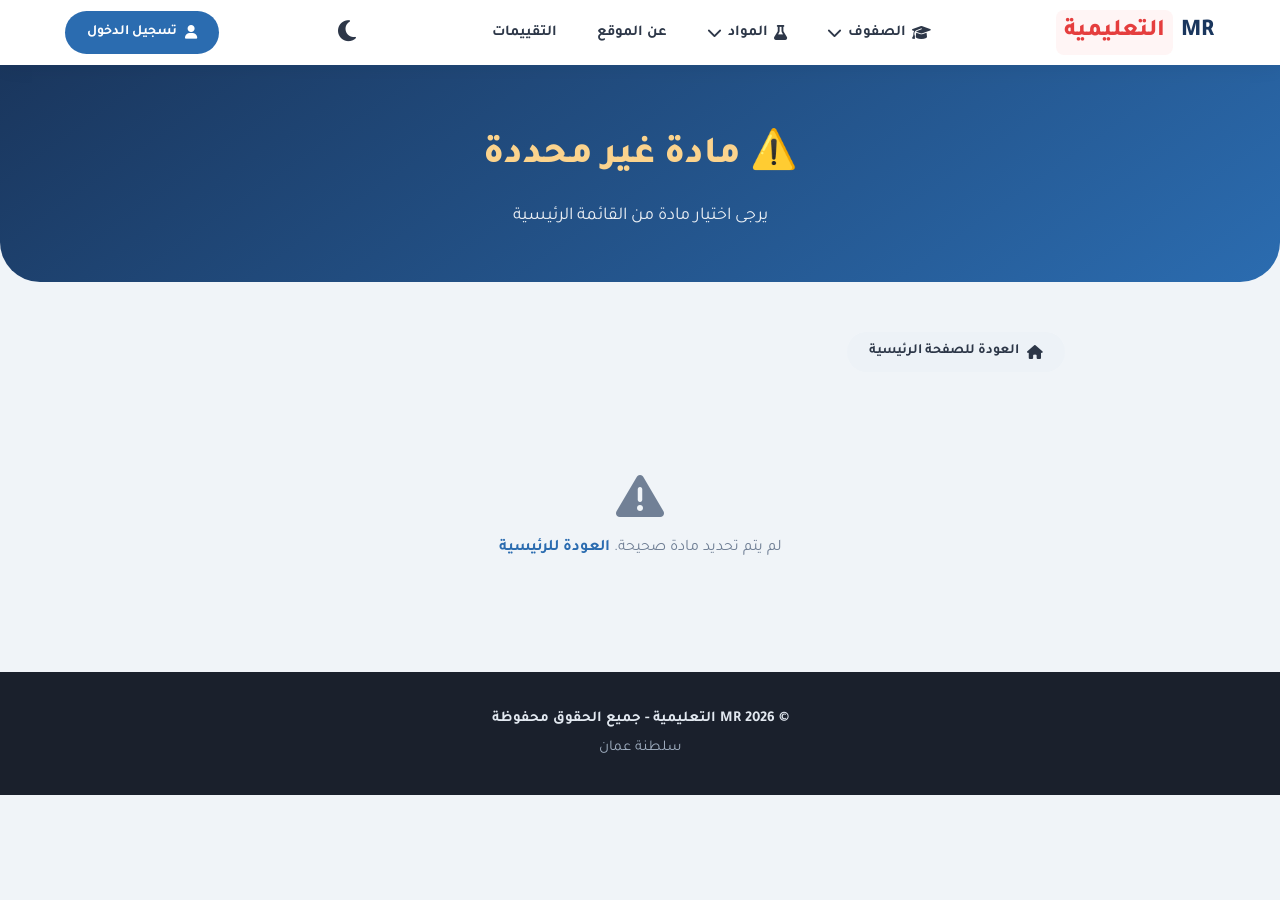
==== choose-grade.html @ 70ba8d33 "Add files via upload" ====
<!DOCTYPE html>
<html lang="ar" dir="rtl">
<head>
    <meta charset="UTF-8" />
    <meta name="viewport" content="width=device-width, initial-scale=1.0"/>
    <title>اختر الصف الدراسي - MR التعليمية</title>
    
    <link rel="stylesheet" href="https://cdnjs.cloudflare.com/ajax/libs/font-awesome/6.5.0/css/all.min.css"/>
    <link href="https://fonts.googleapis.com/css2?family=Tajawal:wght@400;500;700;800&display=swap" rel="stylesheet"/>
    <link rel="stylesheet" href="style.css"/>
    
    <style>
        .page-header {
            background: linear-gradient(145deg, #1a365d, #2b6cb0);
            color: white;
            padding: 60px 0 50px;
            text-align: center;
            border-radius: 0 0 40px 40px;
            margin-bottom: 50px;
        }
        .page-header h2 {
            font-size: 38px;
            font-weight: 800;
            margin-bottom: 12px;
        }
        .page-header h2 span {
            color: #fbd38d;
        }
        .page-header p {
            font-size: 18px;
            opacity: 0.9;
        }
        
        .page-back-wrapper {
            max-width: 900px;
            margin: 0 auto 25px;
            padding: 0 25px;
        }

        .grades-container {
            max-width: 900px;
            margin: 0 auto 60px;
            padding: 0 25px;
        }
        
        .grades-grid {
            display: grid;
            grid-template-columns: repeat(auto-fit, minmax(200px, 1fr));
            gap: 25px;
            margin-top: 30px;
        }
        
        .grade-card {
            background: white;
            padding: 40px 20px;
            border-radius: 20px;
            text-align: center;
            box-shadow: 0 6px 25px rgba(0, 0, 0, 0.06);
            transition: all 0.3s;
            text-decoration: none;
            color: inherit;
            border-bottom: 6px solid #2b6cb0;
        }
        
        .grade-card:hover {
            transform: translateY(-10px) scale(1.02);
            box-shadow: 0 15px 40px rgba(0, 0, 0, 0.12);
        }
        
        .grade-card .grade-icon {
            font-size: 60px;
            margin-bottom: 15px;
            display: block;
            color: #2b6cb0;
        }
        
        .grade-card h3 {
            font-size: 24px;
            font-weight: 800;
            color: #1a365d;
            margin-bottom: 5px;
        }
        
        .grade-card p {
            font-size: 14px;
            color: #718096;
        }
        
        .grade-card .free-badge {
            display: inline-block;
            background: #c6f6d5;
            color: #276749;
            padding: 5px 15px;
            border-radius: 20px;
            font-size: 13px;
            font-weight: 700;
            margin-top: 10px;
        }
        
        .grade-card.physics { border-bottom-color: #3182ce; }
        .grade-card.chemistry { border-bottom-color: #38a169; }
        .grade-card.biology { border-bottom-color: #d53f8c; }
        .grade-card.science { border-bottom-color: #dd6b20; }
        .grade-card.environmental { border-bottom-color: #2b6cb0; }
        
        body.dark-mode .grade-card {
            background: #161b22;
            border: 1px solid #30363d;
        }
        body.dark-mode .grade-card h3 {
            color: #f0f6fc;
        }
        body.dark-mode .grade-card .grade-icon {
            color: #58a6ff;
        }
        
        @media (max-width: 600px) {
            .page-header h2 { font-size: 28px; }
            .grades-grid { grid-template-columns: 1fr 1fr; }
        }
        @media (max-width: 400px) {
            .grades-grid { grid-template-columns: 1fr; }
        }
    </style>
</head>
<body>

<header>
    <div class="container header-container">

        <div class="logo">
            <a href="index.html" style="text-decoration:none;">
                <h1>MR<span>التعليمية</span></h1>
            </a>
        </div>

        <button class="menu-toggle" onclick="toggleMenu()">
            <i class="fas fa-bars"></i>
        </button>

        <nav>
            <ul class="nav-menu" id="navMenu">
                <li class="dropdown">
                    <a href="#"><i class="fas fa-graduation-cap"></i> الصفوف <i class="fas fa-chevron-down"></i></a>
                    <ul class="dropdown-menu">
                        <li><a href="classes.html?grade=5">الصف الخامس</a></li>
                        <li><a href="classes.html?grade=6">الصف السادس</a></li>
                        <li><a href="classes.html?grade=7">الصف السابع</a></li>
                        <li><a href="classes.html?grade=8">الصف الثامن</a></li>
                        <li><a href="classes.html?grade=9">الصف التاسع</a></li>
                        <li><a href="classes.html?grade=10">الصف العاشر</a></li>
                        <li><a href="classes.html?grade=11">الصف الحادي عشر</a></li>
                        <li><a href="classes.html?grade=12">الصف الثاني عشر</a></li>
                    </ul>
                </li>

                <li class="dropdown">
                    <a href="#"><i class="fas fa-flask"></i> المواد <i class="fas fa-chevron-down"></i></a>
                    <ul class="dropdown-menu">
                        <li><a href="choose-grade.html?subject=physics">الفيزياء</a></li>
                        <li><a href="choose-grade.html?subject=chemistry">الكيمياء</a></li>
                        <li><a href="choose-grade.html?subject=biology">الأحياء</a></li>
                        <li><a href="choose-grade.html?subject=science">العلوم</a></li>
                        <li><a href="choose-grade.html?subject=environmental">العلوم البيئية</a></li>
                    </ul>
                </li>

                <li><a href="index.html#about">عن الموقع</a></li>
                <li><a href="index.html#reviews">التقييمات</a></li>
            </ul>
        </nav>

        <button id="theme-toggle" class="theme-btn">
            <i class="fas fa-moon"></i>
        </button>

        <div class="auth-section">
            <a href="login.html" class="login-btn" id="login-btn">
                <i class="fas fa-user"></i> تسجيل الدخول
            </a>
            <div class="user-profile" id="user-profile" style="display:none;">
                <span id="user-name">أحمد</span>
                <a href="subscription.html" class="premium-badge">
                    <i class="fas fa-crown"></i> اشتراك مميز
                </a>
            </div>
        </div>

    </div>
</header>

<main>
    <div class="page-header">
        <div class="container">
            <h2 id="pageTitle">اختر <span>الصف الدراسي</span></h2>
            <p id="subjectDesc">جميع الدروس والامتحانات متاحة مجاناً</p>
        </div>
    </div>

    <div class="page-back-wrapper">
        <a href="index.html" class="back-btn-generic">
            <i class="fas fa-home"></i> العودة للصفحة الرئيسية
        </a>
    </div>

    <div class="grades-container">
        <div class="grades-grid" id="gradesGrid">
            <!-- سيتم ملؤها بواسطة الجافاسكريبت -->
        </div>
    </div>
</main>

<footer>
    <div class="container">
        <p>© 2026 MR التعليمية - جميع الحقوق محفوظة</p>
        <p>سلطنة عمان</p>
    </div>
</footer>

<script src="script.js"></script>
<script>
    const subjectGradesMap = {
        physics: {
            name: 'الفيزياء',
            icon: '⚛️',
            class: 'physics',
            grades: [9, 10, 11, 12],
            desc: 'اختر صفك لبدء دراسة الفيزياء'
        },
        chemistry: {
            name: 'الكيمياء',
            icon: '🧪',
            class: 'chemistry',
            grades: [9, 10, 11, 12],
            desc: 'اختر صفك لبدء دراسة الكيمياء'
        },
        biology: {
            name: 'الأحياء',
            icon: '🧬',
            class: 'biology',
            grades: [9, 10, 11, 12],
            desc: 'اختر صفك لبدء دراسة الأحياء'
        },
        science: {
            name: 'العلوم',
            icon: '🔬',
            class: 'science',
            grades: [5, 6, 7, 8],
            desc: 'اختر صفك لبدء دراسة العلوم'
        },
        environmental: {
            name: 'العلوم البيئية',
            icon: '🌍',
            class: 'environmental',
            grades: [11, 12],
            desc: 'اختر صفك لبدء دراسة العلوم البيئية'
        }
    };

    const params = new URLSearchParams(window.location.search);
    const subjectKey = params.get('subject');

    if (!subjectKey || !subjectGradesMap[subjectKey]) {
        document.getElementById('pageTitle').innerHTML = '⚠️ <span>مادة غير محددة</span>';
        document.getElementById('subjectDesc').textContent = 'يرجى اختيار مادة من القائمة الرئيسية';
        document.getElementById('gradesGrid').innerHTML = `
            <div style="grid-column: 1 / -1; text-align: center; padding: 50px; color: #718096;">
                <i class="fas fa-exclamation-triangle" style="font-size: 48px; margin-bottom: 15px;"></i>
                <p>لم يتم تحديد مادة صحيحة. <a href="index.html" style="color: #2b6cb0; font-weight: 700;">العودة للرئيسية</a></p>
            </div>
        `;
    } else {
        const subjectInfo = subjectGradesMap[subjectKey];
        document.getElementById('pageTitle').innerHTML = `${subjectInfo.icon} <span>${subjectInfo.name}</span>`;
        document.getElementById('subjectDesc').textContent = subjectInfo.desc;

        const grid = document.getElementById('gradesGrid');
        const grades = subjectInfo.grades;

        grades.forEach(grade => {
            const card = document.createElement('a');
            card.href = `subjects.html?subject=${subjectKey}&grade=${grade}`;
            card.className = `grade-card ${subjectInfo.class}`;
            
            let gradeIcon = '📚';
            if (grade >= 9) gradeIcon = '🎓';
            else if (grade >= 5) gradeIcon = '📖';
            
            card.innerHTML = `
                <span class="grade-icon">${gradeIcon}</span>
                <h3>الصف ${grade}</h3>
                <p>${subjectInfo.name} - الفصلين الدراسيين</p>
                <span class="free-badge"><i class="fas fa-check-circle"></i> مجاني</span>
            `;
            grid.appendChild(card);
        });
    }
</script>

</body>
</html>
---- style.css ----
/* ============================================= */
/*             إعدادات عامة                       */
/* ============================================= */
* {
    margin: 0;
    padding: 0;
    box-sizing: border-box;
}

body {
    font-family: 'Tajawal', 'Segoe UI', Tahoma, sans-serif;
    background: #f0f4f8;
    color: #1a202c;
    transition: background 0.4s, color 0.4s;
    line-height: 1.7;
}

.container {
    max-width: 1200px;
    margin: 0 auto;
    padding: 0 25px;
}

a {
    text-decoration: none;
}

/* ============================================= */
/*               الوضع الداكن                     */
/* ============================================= */
body.dark-mode {
    background: #0d1117;
    color: #e6edf3;
}

body.dark-mode header {
    background: #161b22;
    border-bottom: 1px solid #30363d;
}

body.dark-mode .hero {
    background: linear-gradient(145deg, #0d2b4e, #161b22);
}

body.dark-mode .about-card,
body.dark-mode .review-card,
body.dark-mode .subject-card,
body.dark-mode .dropdown-menu {
    background: #161b22;
    border: 1px solid #30363d;
    color: #e6edf3;
}

body.dark-mode .subject-card:hover {
    background: #1f2937;
}

body.dark-mode .dropdown-menu li a {
    color: #e6edf3;
}

body.dark-mode .dropdown-menu li a:hover {
    background: #1f2937;
}

body.dark-mode footer {
    background: #0d1117;
    border-top: 1px solid #30363d;
}

body.dark-mode .login-btn {
    background: #1f6feb;
}

body.dark-mode .login-btn:hover {
    background: #1158c7;
}

body.dark-mode .logo h1 {
    color: #f0f6fc;
}

body.dark-mode .logo span {
    background: #2d1b1b;
    color: #f87171;
}

body.dark-mode .nav-menu > li > a {
    color: #c9d1d9;
}

body.dark-mode .nav-menu > li > a:hover {
    background: #1f2937;
    color: #58a6ff;
}

body.dark-mode .theme-btn {
    color: #f6ad55;
}

body.dark-mode #user-name {
    color: #58a6ff;
}

/* ============================================= */
/*               الهيدر والقوائم                  */
/* ============================================= */
header {
    background: #ffffff;
    box-shadow: 0 2px 20px rgba(0, 0, 0, 0.06);
    position: sticky;
    top: 0;
    z-index: 999;
    padding: 10px 0;
    transition: background 0.4s;
}

.header-container {
    display: flex;
    align-items: center;
    justify-content: space-between;
    flex-wrap: wrap;
    gap: 12px;
}

.logo {
    display: flex;
    align-items: center;
    flex-shrink: 0;
}

.logo h1 {
    font-size: 24px;
    font-weight: 800;
    color: #1a365d;
    white-space: nowrap;
    display: inline-flex;
    align-items: center;
    gap: 4px;
}

.logo span {
    color: #e53e3e;
    background: #fff5f5;
    padding: 2px 8px;
    border-radius: 8px;
    margin-right: 4px;
}

.menu-toggle {
    display: none;
    background: none;
    border: none;
    font-size: 28px;
    color: #2d3748;
    cursor: pointer;
    padding: 8px;
    transition: transform 0.3s;
}

.menu-toggle:hover {
    transform: scale(1.1);
}

body.dark-mode .menu-toggle {
    color: #e6edf3;
}

.nav-menu {
    display: flex;
    list-style: none;
    gap: 8px;
    align-items: center;
}

.nav-menu > li > a {
    color: #2d3748;
    padding: 8px 16px;
    border-radius: 10px;
    font-weight: 600;
    font-size: 15px;
    transition: all 0.3s;
    display: flex;
    align-items: center;
    gap: 6px;
}

.nav-menu > li > a:hover {
    background: #ebf4ff;
    color: #2b6cb0;
}

.dropdown {
    position: relative;
}

.dropdown-menu {
    display: none;
    position: absolute;
    top: 100%;
    right: 0;
    background: #ffffff;
    min-width: 190px;
    border-radius: 14px;
    box-shadow: 0 15px 40px rgba(0, 0, 0, 0.12);
    list-style: none;
    padding: 10px 0;
    z-index: 999;
    border: 1px solid #edf2f7;
}

.dropdown:hover .dropdown-menu {
    display: block;
    animation: fadeDown 0.25s ease;
}

@keyframes fadeDown {
    from {
        opacity: 0;
        transform: translateY(-10px);
    }
    to {
        opacity: 1;
        transform: translateY(0);
    }
}

.dropdown-menu li a {
    display: block;
    padding: 10px 22px;
    color: #2d3748;
    font-weight: 500;
    transition: all 0.2s;
    font-size: 15px;
}

.dropdown-menu li a:hover {
    background: #ebf4ff;
    color: #2b6cb0;
}

/* ============================================= */
/*               أزرار تسجيل الدخول               */
/* ============================================= */
.auth-section {
    display: flex;
    align-items: center;
    gap: 12px;
}

.login-btn {
    background: #2b6cb0;
    color: #fff;
    padding: 10px 22px;
    border-radius: 30px;
    font-weight: 700;
    font-size: 14px;
    transition: all 0.3s;
    display: flex;
    align-items: center;
    gap: 8px;
}

.login-btn:hover {
    background: #1a4f7a;
    transform: scale(1.03);
}

.user-profile {
    display: flex;
    align-items: center;
    gap: 12px;
}

#user-name {
    font-weight: 700;
    color: #2b6cb0;
    font-size: 16px;
}

body.dark-mode #user-name {
    color: #58a6ff;
}

.premium-badge {
    background: linear-gradient(135deg, #f6ad55, #ed8936);
    color: #1a202c;
    padding: 6px 16px;
    border-radius: 30px;
    font-size: 12px;
    font-weight: 800;
    display: flex;
    align-items: center;
    gap: 6px;
    transition: transform 0.3s;
}

.premium-badge:hover {
    transform: scale(1.05);
}

.theme-btn {
    background: none;
    border: none;
    font-size: 24px;
    cursor: pointer;
    color: #2d3748;
    transition: transform 0.3s;
    padding: 5px 10px;
}

.theme-btn:hover {
    transform: rotate(20deg) scale(1.1);
}

/* ============================================= */
/*               القسم الترحيبي                   */
/* ============================================= */
.hero {
    background: linear-gradient(145deg, #1a365d, #2b6cb0);
    color: white;
    padding: 90px 0 70px;
    text-align: center;
    border-radius: 0 0 40px 40px;
    margin-bottom: 50px;
    box-shadow: 0 10px 40px rgba(43, 108, 176, 0.25);
}

.hero h2 {
    font-size: 44px;
    font-weight: 800;
    margin-bottom: 18px;
}

.hero h2 span {
    color: #fbd38d;
    background: rgba(255, 255, 255, 0.1);
    padding: 0 15px;
    border-radius: 12px;
}

.hero p {
    font-size: 20px;
    margin-bottom: 8px;
    opacity: 0.92;
}

.hero .btn-primary {
    display: inline-block;
    background: #f6ad55;
    color: #1a202c;
    padding: 14px 45px;
    border-radius: 50px;
    font-weight: 800;
    font-size: 20px;
    margin-top: 25px;
    transition: all 0.3s;
    box-shadow: 0 8px 25px rgba(246, 173, 85, 0.4);
}

.hero .btn-primary:hover {
    background: #ed8936;
    transform: translateY(-3px) scale(1.03);
    box-shadow: 0 12px 35px rgba(246, 173, 85, 0.5);
}

/* ============================================= */
/*               أقسام الموقع                     */
/* ============================================= */
.about,
.reviews,
.subjects-highlight {
    padding: 60px 0;
}

.about h2,
.reviews h2,
.subjects-highlight h2 {
    text-align: center;
    font-size: 34px;
    font-weight: 800;
    margin-bottom: 45px;
    color: #1a365d;
}

body.dark-mode .about h2,
body.dark-mode .reviews h2,
body.dark-mode .subjects-highlight h2 {
    color: #f0f6fc;
}

.about h2 i,
.reviews h2 i,
.subjects-highlight h2 i {
    color: #2b6cb0;
    margin-left: 10px;
}

/* ============================================= */
/*               بطاقات "عن الموقع"               */
/* ============================================= */
.about-grid {
    display: grid;
    grid-template-columns: repeat(auto-fit, minmax(280px, 1fr));
    gap: 30px;
}

.about-card {
    background: #ffffff;
    padding: 35px 30px;
    border-radius: 20px;
    box-shadow: 0 6px 25px rgba(0, 0, 0, 0.06);
    transition: all 0.3s;
    border-right: 6px solid #2b6cb0;
}

.about-card:hover {
    transform: translateY(-6px);
    box-shadow: 0 12px 40px rgba(0, 0, 0, 0.10);
}

.about-card.highlight {
    border-right-color: #f6ad55;
    background: #fffbeb;
}

body.dark-mode .about-card.highlight {
    background: #1f2937;
    border-right-color: #f6ad55;
}

.about-card h3 {
    font-size: 22px;
    margin-bottom: 12px;
    color: #1a365d;
}

body.dark-mode .about-card h3 {
    color: #f0f6fc;
}

.stars {
    margin-top: 15px;
    font-size: 22px;
    color: #ecc94b;
}

.stars span {
    font-size: 16px;
    color: #4a5568;
    margin-right: 8px;
}

body.dark-mode .stars span {
    color: #c9d1d9;
}

/* ============================================= */
/*               التقييمات                        */
/* ============================================= */
.reviews-grid {
    display: grid;
    grid-template-columns: repeat(auto-fit, minmax(260px, 1fr));
    gap: 25px;
}

.review-card {
    background: #ffffff;
    padding: 28px 25px;
    border-radius: 18px;
    box-shadow: 0 6px 25px rgba(0, 0, 0, 0.05);
    border-top: 5px solid #2b6cb0;
    transition: all 0.3s;
}

.review-card:hover {
    transform: translateY(-4px);
    box-shadow: 0 12px 35px rgba(0, 0, 0, 0.08);
}

.review-card p {
    font-size: 17px;
    font-style: italic;
    margin-bottom: 12px;
    color: #2d3748;
}

body.dark-mode .review-card p {
    color: #e6edf3;
}

.review-card span {
    font-size: 14px;
    color: #718096;
    font-weight: 500;
}

body.dark-mode .review-card span {
    color: #8b949e;
}

/* ============================================= */
/*               المواد العلمية                   */
/* ============================================= */
.subjects-grid {
    display: grid;
    grid-template-columns: repeat(auto-fit, minmax(170px, 1fr));
    gap: 20px;
}

.subject-card {
    background: #ffffff;
    padding: 30px 15px;
    text-align: center;
    border-radius: 18px;
    box-shadow: 0 6px 25px rgba(0, 0, 0, 0.05);
    font-weight: 700;
    font-size: 18px;
    transition: all 0.3s;
    cursor: default;
    border-bottom: 5px solid #2b6cb0;
}

.subject-card i {
    display: block;
    font-size: 38px;
    margin-bottom: 12px;
}

.subject-card.physics {
    border-bottom-color: #3182ce;
}
.subject-card.physics i {
    color: #3182ce;
}

.subject-card.chemistry {
    border-bottom-color: #38a169;
}
.subject-card.chemistry i {
    color: #38a169;
}

.subject-card.biology {
    border-bottom-color: #d53f8c;
}
.subject-card.biology i {
    color: #d53f8c;
}

.subject-card.science {
    border-bottom-color: #dd6b20;
}
.subject-card.science i {
    color: #dd6b20;
}

.subject-card.environmental {
    border-bottom-color: #2b6cb0;
}
.subject-card.environmental i {
    color: #2b6cb0;
}

.subject-card:hover {
    transform: translateY(-6px) scale(1.02);
    box-shadow: 0 12px 40px rgba(0, 0, 0, 0.10);
}

body.dark-mode .subject-card:hover {
    box-shadow: 0 12px 40px rgba(255, 255, 255, 0.05);
}

/* ============================================= */
/*               التذييل                          */
/* ============================================= */
footer {
    background: #1a202c;
    color: #a0aec0;
    text-align: center;
    padding: 30px 0;
    margin-top: 50px;
}

footer p {
    margin: 4px 0;
    font-size: 15px;
}

footer p:first-child {
    color: #e2e8f0;
    font-weight: 600;
}

/* ============================================= */
/*   أنماط صفحة الدروس (subjects.html)           */
/* ============================================= */
.page-header {
    background: linear-gradient(145deg, #1a365d, #2b6cb0);
    color: white;
    padding: 60px 0 50px;
    text-align: center;
    border-radius: 0 0 40px 40px;
    margin-bottom: 50px;
}

.page-header h2 {
    font-size: 38px;
    font-weight: 800;
    margin-bottom: 12px;
}

.page-header h2 span {
    color: #fbd38d;
}

.page-header p {
    font-size: 18px;
    opacity: 0.9;
}

.content-container {
    max-width: 1000px;
    margin: 0 auto 60px;
    padding: 0 25px;
}

.section-box {
    border-radius: 20px;
    padding: 0;
    margin-bottom: 35px;
    box-shadow: 0 6px 25px rgba(0, 0, 0, 0.06);
    background: white;
    overflow: hidden;
}

body.dark-mode .section-box {
    background: #161b22;
    border: 1px solid #30363d;
}

.free-section {
    border: 3px solid #38a169;
}

body.dark-mode .free-section {
    border-color: #38a169;
}

.premium-section {
    border: 3px solid #f6ad55;
}

body.dark-mode .premium-section {
    background: linear-gradient(135deg, #2d2006, #3d2b0a);
    border-color: #f6ad55;
}

.section-header {
    display: flex;
    justify-content: space-between;
    align-items: center;
    padding: 20px 25px;
    background: #38a169;
    color: white;
    cursor: pointer;
    transition: all 0.3s;
    border-bottom: none !important;
}

.section-header:hover {
    opacity: 0.9;
}

.section-header h3 {
    font-size: 22px;
    font-weight: 800;
    margin: 0;
    display: flex;
    align-items: center;
    gap: 10px;
}

.section-header .toggle-icon {
    font-size: 20px;
    transition: transform 0.3s;
}

.section-header.active .toggle-icon {
    transform: rotate(180deg);
}

.badge {
    padding: 8px 20px;
    border-radius: 25px;
    font-size: 14px;
    font-weight: 700;
    background: white;
    color: #38a169;
}

.badge-premium {
    background: white;
    color: #d97706;
}

.section-content {
    display: none;
    padding: 25px;
    background: linear-gradient(135deg, #f0fff4, #c6f6d5);
}

body.dark-mode .section-content {
    background: linear-gradient(135deg, #0d2818, #1a362e);
}

.section-content.show {
    display: block;
    animation: slideDown 0.3s ease;
}

@keyframes slideDown {
    from {
        opacity: 0;
        transform: translateY(-10px);
    }
    to {
        opacity: 1;
        transform: translateY(0);
    }
}

.unit-list {
    background: white;
    border-radius: 15px;
    overflow: hidden;
}

body.dark-mode .unit-list {
    background: #0d1117;
}

.unit-item {
    padding: 20px;
    border-bottom: 1px solid #e2e8f0;
    transition: all 0.3s;
}

body.dark-mode .unit-item {
    border-bottom-color: #30363d;
}

.unit-item:hover {
    background: #f7fafc;
    transform: translateX(-5px);
}

body.dark-mode .unit-item:hover {
    background: #1f2937;
}

.unit-item:last-child {
    border-bottom: none;
}

.unit-title {
    color: #1a365d;
    font-size: 18px;
    font-weight: 700;
    margin-bottom: 15px;
    display: flex;
    align-items: center;
    gap: 10px;
    padding: 10px;
    background: #f0fff4;
    border-radius: 10px;
}

body.dark-mode .unit-title {
    color: #f0f6fc;
    background: #1a362e;
}

.lessons-list {
    display: flex;
    flex-direction: column;
    gap: 10px;
}

.lesson-item {
    display: flex;
    justify-content: space-between;
    align-items: center;
    padding: 12px 15px;
    background: #f7fafc;
    border-radius: 10px;
    transition: all 0.2s;
    flex-wrap: wrap;
    gap: 10px;
}

body.dark-mode .lesson-item {
    background: #1a202c;
}

.lesson-item:hover {
    background: #edf2f7;
    transform: translateX(-3px);
}

body.dark-mode .lesson-item:hover {
    background: #2d3748;
}

.lesson-title {
    color: #2d3748;
    font-size: 15px;
    font-weight: 600;
}

body.dark-mode .lesson-title {
    color: #e6edf3;
}

.btn-watch {
    background: #2b6cb0;
    color: white;
    padding: 8px 20px;
    border-radius: 20px;
    text-decoration: none;
    font-weight: 700;
    font-size: 13px;
    transition: all 0.3s;
    display: inline-flex;
    align-items: center;
    gap: 6px;
    border: none;
    cursor: pointer;
}

body.dark-mode .btn-watch {
    background: #1f6feb;
}

.btn-watch:hover {
    background: #1a4f7a;
    transform: scale(1.05);
}

body.dark-mode .btn-watch:hover {
    background: #1158c7;
}

.btn-watch.coming-soon {
    background: #f6ad55;
    color: #1a202c;
}

.btn-watch.coming-soon:hover {
    background: #ed8936;
}

.premium-features {
    display: grid;
    grid-template-columns: repeat(auto-fit, minmax(200px, 1fr));
    gap: 20px;
    margin: 25px 0;
}

.feature-card {
    background: white;
    padding: 25px;
    border-radius: 15px;
    text-align: center;
    border: 1px solid #e2e8f0;
}

body.dark-mode .feature-card {
    background: #0d1117;
    border-color: #30363d;
}

.feature-card i {
    font-size: 40px;
    color: #f6ad55;
    margin-bottom: 12px;
}

.feature-card h4 {
    color: #1a365d;
    margin-bottom: 8px;
}

body.dark-mode .feature-card h4 {
    color: #f0f6fc;
}

.feature-card p {
    font-size: 14px;
    color: #718096;
}

.btn-subscribe {
    display: inline-block;
    background: #f6ad55;
    color: #1a202c;
    padding: 14px 40px;
    border-radius: 30px;
    text-decoration: none;
    font-weight: 800;
    font-size: 18px;
    margin-top: 20px;
    transition: all 0.3s;
}

.btn-subscribe:hover {
    background: #ed8936;
    transform: translateY(-3px) scale(1.03);
}

.grades-notice {
    background: linear-gradient(135deg, #ebf8ff, #bee3f8);
    border: 2px solid #4299e1;
    border-radius: 12px;
    padding: 15px 20px;
    margin-bottom: 20px;
    display: flex;
    align-items: center;
    gap: 12px;
    color: #2b6cb0;
    font-weight: 600;
}

body.dark-mode .grades-notice {
    background: linear-gradient(135deg, #1a365d, #2c5282);
    border-color: #4299e1;
    color: #90cdf4;
}

/* ============================================= */
/*   قسم الاشتراك المميز - دائماً مفتوح         */
/* ============================================= */
.premium-header-always-open {
    cursor: default !important;
    background: linear-gradient(135deg, #f6ad55, #ed8936) !important;
    padding: 25px 30px !important;
}

.premium-header-always-open:hover {
    opacity: 1 !important;
    transform: none !important;
}

body.dark-mode .premium-header-always-open {
    background: linear-gradient(135deg, #d97706, #b45309) !important;
}

body.dark-mode .premium-section .section-content {
    background: linear-gradient(135deg, #2d2006, #3d2b0a) !important;
    border-top: 3px solid #f6ad55 !important;
}

body.dark-mode .premium-section .feature-card {
    background: #1f2937 !important;
    border: 2px solid #374151 !important;
    box-shadow: 0 4px 12px rgba(0, 0, 0, 0.3) !important;
}

body.dark-mode .premium-section .feature-card:hover {
    border-color: #f6ad55 !important;
    transform: translateY(-5px) !important;
    box-shadow: 0 8px 20px rgba(246, 173, 85, 0.2) !important;
}

body.dark-mode .premium-section .feature-card i {
    color: #fbbf24 !important;
}

body.dark-mode .premium-section .feature-card h4 {
    color: #fcd34d !important;
}

body.dark-mode .btn-subscribe {
    background: linear-gradient(135deg, #fbbf24, #f59e0b) !important;
    color: #1f2937 !important;
    font-weight: 800 !important;
    box-shadow: 0 4px 15px rgba(251, 191, 36, 0.3) !important;
}

body.dark-mode .btn-subscribe:hover {
    background: linear-gradient(135deg, #f59e0b, #d97706) !important;
    transform: translateY(-3px) scale(1.05) !important;
    box-shadow: 0 8px 25px rgba(251, 191, 36, 0.4) !important;
}

body.dark-mode .premium-section p {
    color: #e5e7eb !important;
}

body.dark-mode .premium-section strong {
    color: #fcd34d !important;
}

/* ============================================= */
/*   زر الرجوع العام                            */
/* ============================================= */
.back-btn-generic {
    display: inline-flex;
    align-items: center;
    gap: 8px;
    background: #edf2f7;
    color: #2d3748;
    padding: 8px 22px;
    border-radius: 30px;
    font-weight: 700;
    font-size: 14px;
    transition: all 0.3s;
    text-decoration: none;
    border: none;
    cursor: pointer;
    font-family: 'Tajawal', sans-serif;
    margin-bottom: 20px;
}

body.dark-mode .back-btn-generic {
    background: #1f2937;
    color: #e6edf3;
}

.back-btn-generic:hover {
    background: #e2e8f0;
    transform: translateX(-4px);
}

body.dark-mode .back-btn-generic:hover {
    background: #2d3748;
}

.page-back-wrapper {
    max-width: 1200px;
    margin: 20px auto 0;
    padding: 0 25px;
}

/* ============================================= */
/*   صفحة الفيديو غير المتوفر                    */
/* ============================================= */
.unavailable-container {
    min-height: calc(100vh - 200px);
    display: flex;
    align-items: center;
    justify-content: center;
    padding: 50px 25px;
}

.unavailable-box {
    background: white;
    padding: 60px 40px;
    border-radius: 25px;
    box-shadow: 0 10px 40px rgba(0, 0, 0, 0.1);
    max-width: 600px;
    width: 100%;
    text-align: center;
}

body.dark-mode .unavailable-box {
    background: #161b22;
}

.unavailable-icon {
    font-size: 80px;
    color: #f6ad55;
    margin-bottom: 25px;
    animation: pulse 2s infinite;
}

@keyframes pulse {
    0%, 100% { transform: scale(1); opacity: 1; }
    50% { transform: scale(1.1); opacity: 0.8; }
}

.unavailable-box h2 {
    color: #1a365d;
    font-size: 32px;
    font-weight: 800;
    margin-bottom: 15px;
}

body.dark-mode .unavailable-box h2 {
    color: #f0f6fc;
}

.unavailable-box .subtitle {
    color: #718096;
    font-size: 18px;
    margin-bottom: 30px;
    line-height: 1.8;
}

.video-info {
    background: #f7fafc;
    border-radius: 15px;
    padding: 25px;
    margin: 25px 0;
    text-align: right;
}

body.dark-mode .video-info {
    background: #0d1117;
}

.video-info-item {
    display: flex;
    align-items: center;
    gap: 12px;
    margin-bottom: 12px;
    padding-bottom: 12px;
    border-bottom: 1px solid #e2e8f0;
}

body.dark-mode .video-info-item {
    border-bottom-color: #30363d;
}

.video-info-item:last-child {
    margin-bottom: 0;
    padding-bottom: 0;
    border-bottom: none;
}

.video-info-item i {
    color: #2b6cb0;
    font-size: 20px;
    width: 24px;
}

.video-info-item strong {
    color: #2d3748;
    min-width: 100px;
}

body.dark-mode .video-info-item strong {
    color: #f0f6fc;
}

.video-info-item span {
    color: #4a5568;
    font-weight: 600;
}

body.dark-mode .video-info-item span {
    color: #c9d1d9;
}

.notify-box {
    background: linear-gradient(135deg, #ebf8ff, #bee3f8);
    border: 2px solid #4299e1;
    border-radius: 15px;
    padding: 20px;
    margin: 25px 0;
}

body.dark-mode .notify-box {
    background: linear-gradient(135deg, #1a365d, #2c5282);
    border-color: #4299e1;
}

.notify-box i {
    font-size: 32px;
    color: #4299e1;
    margin-bottom: 10px;
}

.notify-box p {
    color: #2b6cb0;
    font-size: 15px;
    margin: 5px 0;
}

body.dark-mode .notify-box p {
    color: #90cdf4;
}

.btn-back {
    display: inline-block;
    background: #2b6cb0;
    color: white;
    padding: 14px 35px;
    border-radius: 25px;
    text-decoration: none;
    font-weight: 700;
    font-size: 16px;
    margin-top: 20px;
    transition: all 0.3s;
}

.btn-back:hover {
    background: #1a4f7a;
    transform: translateY(-2px);
    box-shadow: 0 8px 25px rgba(43, 108, 176, 0.3);
}

/* ============================================= */
/*   صفحات تسجيل الدخول والتسجيل                  */
/* ============================================= */
.login-container,
.register-container {
    min-height: calc(100vh - 200px);
    display: flex;
    align-items: center;
    justify-content: center;
    padding: 50px 25px;
}

.login-box,
.register-box {
    background: white;
    padding: 50px 40px;
    border-radius: 25px;
    box-shadow: 0 10px 40px rgba(0, 0, 0, 0.1);
    max-width: 450px;
    width: 100%;
}

body.dark-mode .login-box,
body.dark-mode .register-box {
    background: #161b22;
}

.login-box h2,
.register-box h2 {
    text-align: center;
    color: #1a365d;
    font-size: 32px;
    font-weight: 800;
    margin-bottom: 10px;
}

body.dark-mode .login-box h2,
body.dark-mode .register-box h2 {
    color: #f0f6fc;
}

.login-box .subtitle,
.register-box .subtitle {
    text-align: center;
    color: #718096;
    margin-bottom: 35px;
    font-size: 16px;
}

.form-group {
    margin-bottom: 22px;
}

.form-group label {
    display: block;
    margin-bottom: 8px;
    font-weight: 700;
    color: #2d3748;
    font-size: 15px;
}

body.dark-mode .form-group label {
    color: #c9d1d9;
}

.form-group input {
    width: 100%;
    padding: 14px 18px;
    border: 2px solid #e2e8f0;
    border-radius: 12px;
    font-size: 16px;
    transition: all 0.3s;
    font-family: 'Tajawal', sans-serif;
}

body.dark-mode .form-group input {
    background: #0d1117;
    border-color: #30363d;
    color: #e6edf3;
}

.form-group input:focus {
    outline: none;
    border-color: #2b6cb0;
    box-shadow: 0 0 0 3px rgba(43, 108, 176, 0.1);
}

.btn-login-submit,
.btn-register-submit {
    width: 100%;
    padding: 16px;
    border: none;
    border-radius: 12px;
    font-size: 18px;
    font-weight: 800;
    cursor: pointer;
    transition: all 0.3s;
    margin-top: 10px;
}

.btn-login-submit {
    background: #2b6cb0;
    color: white;
}

.btn-login-submit:hover {
    background: #1a4f7a;
    transform: translateY(-2px);
    box-shadow: 0 8px 25px rgba(43, 108, 176, 0.3);
}

.btn-register-submit {
    background: #38a169;
    color: white;
}

.btn-register-submit:hover {
    background: #2f855a;
    transform: translateY(-2px);
    box-shadow: 0 8px 25px rgba(56, 161, 105, 0.3);
}

.login-footer,
.register-footer {
    text-align: center;
    margin-top: 25px;
    padding-top: 25px;
    border-top: 2px solid #e2e8f0;
}

body.dark-mode .login-footer,
body.dark-mode .register-footer {
    border-top-color: #30363d;
}

.login-footer p,
.register-footer p {
    color: #718096;
    font-size: 15px;
    margin-bottom: 15px;
}

.btn-register-link,
.btn-login-link {
    display: inline-block;
    padding: 12px 30px;
    border-radius: 25px;
    text-decoration: none;
    font-weight: 700;
    font-size: 16px;
    transition: all 0.3s;
}

.btn-register-link {
    background: #38a169;
    color: white;
}

.btn-register-link:hover {
    background: #2f855a;
    transform: translateY(-2px);
}

.btn-login-link {
    background: #2b6cb0;
    color: white;
}

.btn-login-link:hover {
    background: #1a4f7a;
    transform: translateY(-2px);
}

/* ============================================= */
/*   صفحة الاشتراك                                */
/* ============================================= */
.subscription-container {
    max-width: 650px;
    margin: 50px auto;
    padding: 0 25px;
}

.subscription-box {
    background: white;
    padding: 45px 40px;
    border-radius: 25px;
    box-shadow: 0 10px 40px rgba(0, 0, 0, 0.1);
}

body.dark-mode .subscription-box {
    background: #161b22;
}

.subscription-box h2 {
    text-align: center;
    color: #1a365d;
    font-size: 32px;
    font-weight: 800;
    margin-bottom: 25px;
}

body.dark-mode .subscription-box h2 {
    color: #f0f6fc;
}

.price-box {
    text-align: center;
    background: linear-gradient(135deg, #fef3c7, #fde68a);
    padding: 30px;
    border-radius: 18px;
    margin-bottom: 30px;
    border: 3px solid #f6ad55;
}

.price-box .amount {
    font-size: 48px;
    font-weight: 900;
    color: #1a365d;
}

.price-box .period {
    color: #718096;
    font-size: 18px;
    margin-top: 5px;
}

.features-list {
    background: #f7fafc;
    padding: 25px;
    border-radius: 15px;
    margin-bottom: 30px;
}

body.dark-mode .features-list {
    background: #0d1117;
}

.features-list strong {
    display: block;
    color: #1a365d;
    font-size: 18px;
    margin-bottom: 15px;
}

body.dark-mode .features-list strong {
    color: #f0f6fc;
}

.features-list ul {
    list-style: none;
    padding: 0;
}

.features-list li {
    padding: 10px 0;
    font-size: 16px;
    display: flex;
    align-items: center;
    gap: 12px;
}

.features-list li i {
    color: #38a169;
    font-size: 18px;
}

.form-group select {
    width: 100%;
    padding: 14px;
    border: 2px solid #e2e8f0;
    border-radius: 12px;
    font-size: 16px;
    transition: all 0.3s;
    font-family: 'Tajawal', sans-serif;
    background: white;
    cursor: pointer;
}

body.dark-mode .form-group select {
    background: #0d1117;
    border-color: #30363d;
    color: #e6edf3;
}

.form-group input[readonly] {
    background: #f7fafc;
    cursor: not-allowed;
}

body.dark-mode .form-group input[readonly] {
    background: #1a202c;
}

.grade-selector {
    display: grid;
    grid-template-columns: repeat(4, 1fr);
    gap: 12px;
    margin-top: 10px;
}

.grade-option {
    position: relative;
}

.grade-option input[type="radio"] {
    position: absolute;
    opacity: 0;
    width: 0;
    height: 0;
}

.grade-option label {
    display: flex;
    flex-direction: column;
    align-items: center;
    justify-content: center;
    padding: 25px 15px;
    border: 2px solid #e2e8f0;
    border-radius: 15px;
    cursor: pointer;
    transition: all 0.3s;
    text-align: center;
    background: white;
    min-height: 100px;
}

body.dark-mode .grade-option label {
    background: #0d1117;
    border-color: #30363d;
}

.grade-option label:hover {
    border-color: #f6ad55;
    transform: translateY(-3px);
    box-shadow: 0 5px 15px rgba(0, 0, 0, 0.08);
}

.grade-option input[type="radio"]:checked + label {
    border-color: #f6ad55;
    background: linear-gradient(135deg, #fffbeb, #fef3c7);
    box-shadow: 0 5px 20px rgba(246, 173, 85, 0.2);
    transform: scale(1.05);
}

body.dark-mode .grade-option input[type="radio"]:checked + label {
    background: linear-gradient(135deg, #2d2006, #3d2b0a);
}

.grade-icon {
    font-size: 36px;
    margin-bottom: 10px;
    color: #2b6cb0;
}

body.dark-mode .grade-icon {
    color: #58a6ff;
}

.grade-name {
    font-weight: 800;
    color: #1a365d;
    font-size: 16px;
    margin-bottom: 4px;
}

body.dark-mode .grade-name {
    color: #f0f6fc;
}

.grade-desc {
    font-size: 11px;
    color: #718096;
}

.whatsapp-btn {
    width: 100%;
    padding: 18px;
    background: #25D366;
    color: white;
    border: none;
    border-radius: 12px;
    font-size: 20px;
    font-weight: 800;
    cursor: pointer;
    transition: all 0.3s;
    margin-top: 10px;
    display: flex;
    align-items: center;
    justify-content: center;
    gap: 12px;
    text-decoration: none;
}

.whatsapp-btn:hover {
    background: #128C7E;
    transform: translateY(-2px);
    box-shadow: 0 8px 25px rgba(37, 211, 102, 0.4);
}

.info-box {
    background: #ebf8ff;
    border: 2px solid #4299e1;
    border-radius: 12px;
    padding: 20px;
    margin-bottom: 25px;
    text-align: center;
}

body.dark-mode .info-box {
    background: #1a365d;
    border-color: #4299e1;
}

.info-box i {
    font-size: 32px;
    color: #4299e1;
    margin-bottom: 10px;
}

.info-box p {
    color: #2b6cb0;
    font-size: 15px;
    margin: 5px 0;
}

body.dark-mode .info-box p {
    color: #90cdf4;
}

/* ============================================= */
/*   شريط التنقل بين المواد                       */
/* ============================================= */
.subject-nav-bar {
    background: white;
    border-radius: 16px;
    padding: 12px 20px;
    margin-bottom: 25px;
    box-shadow: 0 4px 12px rgba(0, 0, 0, 0.05);
    border: 1px solid #e2e8f0;
}

body.dark-mode .subject-nav-bar {
    background: #161b22;
    border-color: #30363d;
}

.subject-nav-inner {
    display: flex;
    flex-wrap: wrap;
    align-items: center;
    gap: 10px;
}

.nav-label {
    font-weight: 700;
    color: #718096;
    font-size: 14px;
    margin-left: 8px;
}

body.dark-mode .nav-label {
    color: #8b949e;
}

.nav-subject {
    padding: 6px 16px;
    border-radius: 25px;
    font-weight: 600;
    font-size: 14px;
    text-decoration: none;
    transition: all 0.3s;
    color: #4a5568;
    background: #f7fafc;
    border: 2px solid transparent;
}

body.dark-mode .nav-subject {
    color: #c9d1d9;
    background: #0d1117;
}

.nav-subject:hover {
    background: #edf2f7;
    transform: translateY(-2px);
}

body.dark-mode .nav-subject:hover {
    background: #1f2937;
}

.nav-subject.active {
    color: white;
    background: #2b6cb0;
    border-color: #2b6cb0;
    pointer-events: none;
}

body.dark-mode .nav-subject.active {
    background: #1f6feb;
    border-color: #1f6feb;
    color: white;
}

/* ============================================= */
/*           استجابة للشاشات الصغيرة (الجوال)   */
/* ============================================= */
@media (max-width: 768px) {
    header {
        padding: 8px 0;
    }
    
    .header-container {
        flex-wrap: nowrap;
        gap: 8px;
        padding: 0 15px;
    }
    
    .logo h1 {
        font-size: 18px;
    }
    
    .logo span {
        font-size: 16px;
        padding: 2px 6px;
    }
    
    .menu-toggle {
        display: block;
        order: 3;
    }
    
    .nav-menu {
        display: none;
        position: absolute;
        top: 100%;
        right: 0;
        left: 0;
        background: #ffffff;
        flex-direction: column;
        padding: 15px;
        box-shadow: 0 10px 30px rgba(0, 0, 0, 0.15);
        border-radius: 0 0 15px 15px;
        gap: 5px;
        z-index: 998;
    }
    
    body.dark-mode .nav-menu {
        background: #161b22;
    }
    
    .nav-menu.active {
        display: flex;
    }
    
    .nav-menu > li > a {
        padding: 12px 15px;
        font-size: 16px;
        width: 100%;
        justify-content: flex-start;
    }
    
    .dropdown-menu {
        position: static;
        box-shadow: none;
        border: none;
        background: #f7fafc;
        border-radius: 10px;
        margin-top: 5px;
        padding: 5px 0;
        display: none !important;
    }
    
    body.dark-mode .dropdown-menu {
        background: #0d1117;
    }
    
    .dropdown-menu.show {
        display: block !important;
    }
    
    .dropdown-menu li a {
        padding: 10px 25px;
        font-size: 14px;
    }
    
    .login-btn {
        padding: 8px 16px;
        font-size: 13px;
    }
    
    .theme-btn {
        font-size: 20px;
        padding: 4px 8px;
    }
    
    .hero {
        padding: 50px 0 40px;
    }
    
    .hero h2 {
        font-size: 26px;
    }
    
    .hero p {
        font-size: 16px;
    }
    
    .hero .btn-primary {
        padding: 12px 30px;
        font-size: 17px;
    }
    
    .about h2,
    .reviews h2,
    .subjects-highlight h2 {
        font-size: 24px;
        margin-bottom: 30px;
    }
    
    .about-grid,
    .reviews-grid,
    .subjects-grid {
        grid-template-columns: 1fr;
    }
    
    .page-header {
        padding: 40px 0 30px;
    }
    
    .page-header h2 {
        font-size: 26px;
    }
    
    .section-box {
        padding: 0;
    }
    
    .section-header {
        flex-direction: column;
        text-align: center;
        gap: 10px;
        padding: 15px 20px;
    }
    
    .grade-selector {
        grid-template-columns: repeat(2, 1fr);
    }
    
    .subject-nav-inner {
        flex-direction: column;
        align-items: stretch;
        gap: 8px;
    }
    
    .nav-subject {
        text-align: center;
    }
}

@media (max-width: 480px) {
    .logo h1 {
        font-size: 16px;
    }
    
    .logo span {
        font-size: 14px;
    }
    
    .login-btn {
        padding: 6px 12px;
        font-size: 12px;
    }
    
    .hero h2 {
        font-size: 22px;
    }
    
    .hero p {
        font-size: 14px;
    }
    
    .grade-selector {
        grid-template-columns: 1fr;
    }
}
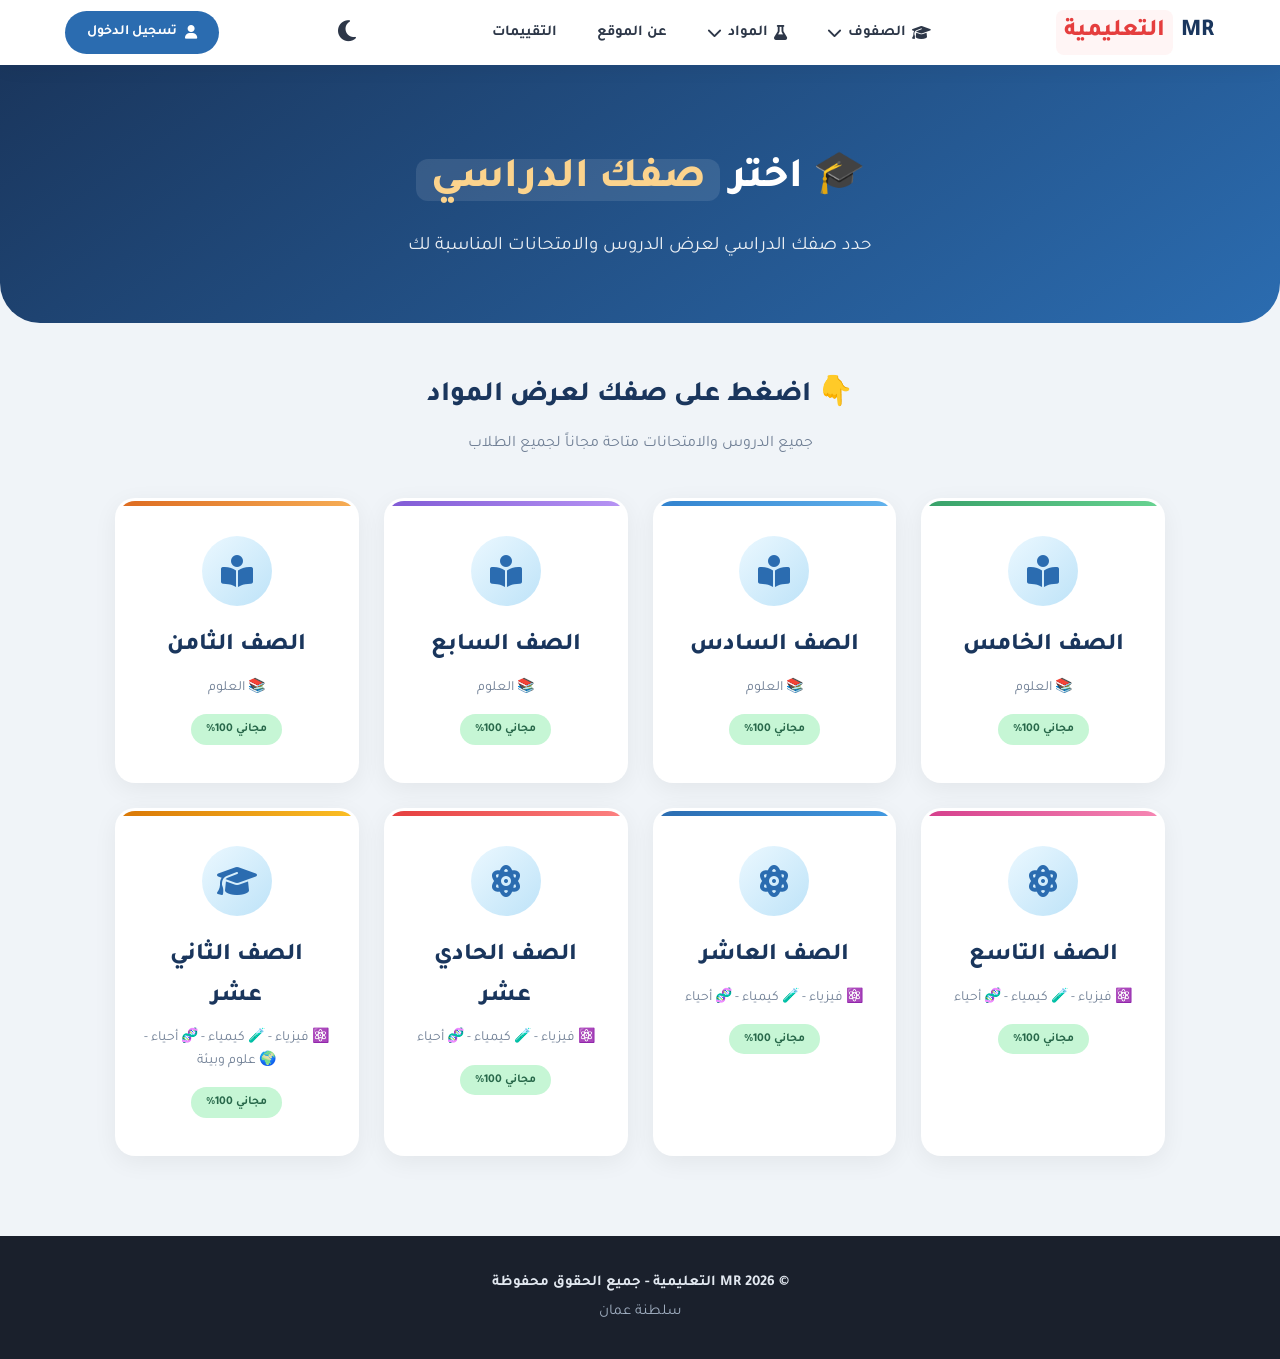
==== commit 0e1c7ed2: "Add files via upload" ====
--- a/choose-grade.html
+++ b/choose-grade.html
@@ -3,123 +3,235 @@
 <head>
     <meta charset="UTF-8" />
     <meta name="viewport" content="width=device-width, initial-scale=1.0"/>
-    <title>اختر الصف الدراسي - MR التعليمية</title>
+    <title>اختر صفك الدراسي - MR التعليمية</title>
     
     <link rel="stylesheet" href="https://cdnjs.cloudflare.com/ajax/libs/font-awesome/6.5.0/css/all.min.css"/>
     <link href="https://fonts.googleapis.com/css2?family=Tajawal:wght@400;500;700;800&display=swap" rel="stylesheet"/>
     <link rel="stylesheet" href="style.css"/>
     
     <style>
-        .page-header {
+        .choose-page-header {
             background: linear-gradient(145deg, #1a365d, #2b6cb0);
             color: white;
-            padding: 60px 0 50px;
+            padding: 80px 0 60px;
             text-align: center;
             border-radius: 0 0 40px 40px;
             margin-bottom: 50px;
         }
-        .page-header h2 {
-            font-size: 38px;
+        .choose-page-header h2 {
+            font-size: 42px;
             font-weight: 800;
-            margin-bottom: 12px;
-        }
-        .page-header h2 span {
+            margin-bottom: 15px;
+        }
+        .choose-page-header h2 span {
             color: #fbd38d;
-        }
-        .page-header p {
-            font-size: 18px;
+            background: rgba(255, 255, 255, 0.1);
+            padding: 0 15px;
+            border-radius: 12px;
+        }
+        .choose-page-header p {
+            font-size: 19px;
             opacity: 0.9;
-        }
-        
-        .page-back-wrapper {
-            max-width: 900px;
-            margin: 0 auto 25px;
+            max-width: 600px;
+            margin: 0 auto;
+        }
+        
+        .grades-container {
+            max-width: 1100px;
+            margin: 0 auto 80px;
             padding: 0 25px;
         }
-
-        .grades-container {
-            max-width: 900px;
-            margin: 0 auto 60px;
-            padding: 0 25px;
-        }
-        
-        .grades-grid {
+        
+        .grades-intro {
+            text-align: center;
+            margin-bottom: 40px;
+        }
+        
+        .grades-intro h3 {
+            font-size: 28px;
+            font-weight: 800;
+            color: #1a365d;
+            margin-bottom: 10px;
+        }
+        
+        body.dark-mode .grades-intro h3 {
+            color: #f0f6fc;
+        }
+        
+        .grades-intro p {
+            color: #718096;
+            font-size: 16px;
+        }
+        
+        .grades-grid-custom {
             display: grid;
-            grid-template-columns: repeat(auto-fit, minmax(200px, 1fr));
+            grid-template-columns: repeat(auto-fit, minmax(220px, 1fr));
             gap: 25px;
-            margin-top: 30px;
-        }
-        
-        .grade-card {
+        }
+        
+        .grade-card-custom {
             background: white;
-            padding: 40px 20px;
+            padding: 35px 25px;
             border-radius: 20px;
             text-align: center;
             box-shadow: 0 6px 25px rgba(0, 0, 0, 0.06);
             transition: all 0.3s;
+            cursor: pointer;
             text-decoration: none;
             color: inherit;
-            border-bottom: 6px solid #2b6cb0;
-        }
-        
-        .grade-card:hover {
-            transform: translateY(-10px) scale(1.02);
-            box-shadow: 0 15px 40px rgba(0, 0, 0, 0.12);
-        }
-        
-        .grade-card .grade-icon {
-            font-size: 60px;
-            margin-bottom: 15px;
-            display: block;
+            border: 3px solid transparent;
+            position: relative;
+            overflow: hidden;
+        }
+        
+        .grade-card-custom::before {
+            content: '';
+            position: absolute;
+            top: 0;
+            right: 0;
+            width: 100%;
+            height: 5px;
+            background: linear-gradient(90deg, #2b6cb0, #f6ad55);
+            transition: height 0.3s;
+        }
+        
+        .grade-card-custom:hover {
+            transform: translateY(-8px);
+            box-shadow: 0 15px 40px rgba(43, 108, 176, 0.15);
+            border-color: #2b6cb0;
+        }
+        
+        .grade-card-custom:hover::before {
+            height: 8px;
+        }
+        
+        .grade-icon-custom {
+            width: 70px;
+            height: 70px;
+            margin: 0 auto 20px;
+            background: linear-gradient(135deg, #ebf8ff, #bee3f8);
+            border-radius: 50%;
+            display: flex;
+            align-items: center;
+            justify-content: center;
+            font-size: 32px;
             color: #2b6cb0;
-        }
-        
-        .grade-card h3 {
+            transition: all 0.3s;
+        }
+        
+        .grade-card-custom:hover .grade-icon-custom {
+            background: linear-gradient(135deg, #2b6cb0, #1a4f7a);
+            color: white;
+            transform: scale(1.1) rotate(-5deg);
+        }
+        
+        .grade-card-custom h3 {
             font-size: 24px;
             font-weight: 800;
             color: #1a365d;
-            margin-bottom: 5px;
-        }
-        
-        .grade-card p {
+            margin-bottom: 10px;
+        }
+        
+        .grade-card-custom .grade-subjects {
+            color: #718096;
             font-size: 14px;
-            color: #718096;
-        }
-        
-        .grade-card .free-badge {
+            line-height: 1.6;
+            margin-bottom: 15px;
+        }
+        
+        .grade-card-custom .grade-badge {
             display: inline-block;
             background: #c6f6d5;
             color: #276749;
             padding: 5px 15px;
             border-radius: 20px;
-            font-size: 13px;
+            font-size: 12px;
             font-weight: 700;
-            margin-top: 10px;
-        }
-        
-        .grade-card.physics { border-bottom-color: #3182ce; }
-        .grade-card.chemistry { border-bottom-color: #38a169; }
-        .grade-card.biology { border-bottom-color: #d53f8c; }
-        .grade-card.science { border-bottom-color: #dd6b20; }
-        .grade-card.environmental { border-bottom-color: #2b6cb0; }
-        
-        body.dark-mode .grade-card {
+        }
+        
+        /* ألوان مختلفة لكل صف */
+        .grade-card-custom.grade-5::before { background: linear-gradient(90deg, #38a169, #68d391); }
+        .grade-card-custom.grade-6::before { background: linear-gradient(90deg, #3182ce, #63b3ed); }
+        .grade-card-custom.grade-7::before { background: linear-gradient(90deg, #805ad5, #b794f4); }
+        .grade-card-custom.grade-8::before { background: linear-gradient(90deg, #dd6b20, #f6ad55); }
+        .grade-card-custom.grade-9::before { background: linear-gradient(90deg, #d53f8c, #f687b3); }
+        .grade-card-custom.grade-10::before { background: linear-gradient(90deg, #2b6cb0, #4299e1); }
+        .grade-card-custom.grade-11::before { background: linear-gradient(90deg, #e53e3e, #fc8181); }
+        .grade-card-custom.grade-12::before { background: linear-gradient(90deg, #d97706, #fbbf24); }
+        
+        /* الوضع الداكن */
+        body.dark-mode .choose-page-header {
+            background: linear-gradient(145deg, #0d2b4e, #161b22);
+        }
+        
+        body.dark-mode .grade-card-custom {
             background: #161b22;
-            border: 1px solid #30363d;
-        }
-        body.dark-mode .grade-card h3 {
+            border-color: #30363d;
+        }
+        
+        body.dark-mode .grade-card-custom:hover {
+            border-color: #58a6ff;
+            box-shadow: 0 15px 40px rgba(88, 166, 255, 0.15);
+        }
+        
+        body.dark-mode .grade-card-custom h3 {
             color: #f0f6fc;
         }
-        body.dark-mode .grade-card .grade-icon {
-            color: #58a6ff;
-        }
-        
-        @media (max-width: 600px) {
-            .page-header h2 { font-size: 28px; }
-            .grades-grid { grid-template-columns: 1fr 1fr; }
-        }
-        @media (max-width: 400px) {
-            .grades-grid { grid-template-columns: 1fr; }
+        
+        body.dark-mode .grade-card-custom .grade-subjects {
+            color: #8b949e;
+        }
+        
+        body.dark-mode .grade-icon-custom {
+            background: linear-gradient(135deg, #1a365d, #2c5282);
+            color: #90cdf4;
+        }
+        
+        body.dark-mode .grade-card-custom:hover .grade-icon-custom {
+            background: linear-gradient(135deg, #58a6ff, #1f6feb);
+            color: white;
+        }
+        
+        body.dark-mode .grade-card-custom .grade-badge {
+            background: #1f4032;
+            color: #9ae6b4;
+        }
+        
+        /* استجابة للجوال */
+        @media (max-width: 768px) {
+            .choose-page-header {
+                padding: 50px 0 40px;
+            }
+            .choose-page-header h2 {
+                font-size: 28px;
+            }
+            .choose-page-header p {
+                font-size: 16px;
+            }
+            .grades-intro h3 {
+                font-size: 22px;
+            }
+            .grades-grid-custom {
+                grid-template-columns: repeat(2, 1fr);
+                gap: 15px;
+            }
+            .grade-card-custom {
+                padding: 25px 15px;
+            }
+            .grade-card-custom h3 {
+                font-size: 18px;
+            }
+            .grade-icon-custom {
+                width: 55px;
+                height: 55px;
+                font-size: 26px;
+            }
+        }
+        
+        @media (max-width: 480px) {
+            .grades-grid-custom {
+                grid-template-columns: 1fr;
+            }
         }
     </style>
 </head>
@@ -127,17 +239,12 @@
 
 <header>
     <div class="container header-container">
-
         <div class="logo">
-            <a href="index.html" style="text-decoration:none;">
-                <h1>MR<span>التعليمية</span></h1>
-            </a>
+            <a href="index.html" style="text-decoration:none;"><h1>MR <span>التعليمية</span></h1></a>
         </div>
-
         <button class="menu-toggle" onclick="toggleMenu()">
             <i class="fas fa-bars"></i>
         </button>
-
         <nav>
             <ul class="nav-menu" id="navMenu">
                 <li class="dropdown">
@@ -153,27 +260,21 @@
                         <li><a href="classes.html?grade=12">الصف الثاني عشر</a></li>
                     </ul>
                 </li>
-
                 <li class="dropdown">
                     <a href="#"><i class="fas fa-flask"></i> المواد <i class="fas fa-chevron-down"></i></a>
                     <ul class="dropdown-menu">
-                        <li><a href="choose-grade.html?subject=physics">الفيزياء</a></li>
-                        <li><a href="choose-grade.html?subject=chemistry">الكيمياء</a></li>
-                        <li><a href="choose-grade.html?subject=biology">الأحياء</a></li>
-                        <li><a href="choose-grade.html?subject=science">العلوم</a></li>
-                        <li><a href="choose-grade.html?subject=environmental">العلوم البيئية</a></li>
+                        <li><a href="subjects.html?subject=physics&grade=9">الفيزياء</a></li>
+                        <li><a href="subjects.html?subject=chemistry&grade=9">الكيمياء</a></li>
+                        <li><a href="subjects.html?subject=biology&grade=9">الأحياء</a></li>
+                        <li><a href="subjects.html?subject=science&grade=5">العلوم</a></li>
+                        <li><a href="subjects.html?subject=environmental&grade=12">العلوم البيئية</a></li>
                     </ul>
                 </li>
-
                 <li><a href="index.html#about">عن الموقع</a></li>
                 <li><a href="index.html#reviews">التقييمات</a></li>
             </ul>
         </nav>
-
-        <button id="theme-toggle" class="theme-btn">
-            <i class="fas fa-moon"></i>
-        </button>
-
+        <button id="theme-toggle" class="theme-btn"><i class="fas fa-moon"></i></button>
         <div class="auth-section">
             <a href="login.html" class="login-btn" id="login-btn">
                 <i class="fas fa-user"></i> تسجيل الدخول
@@ -185,27 +286,97 @@
                 </a>
             </div>
         </div>
-
     </div>
 </header>
 
 <main>
-    <div class="page-header">
+    <div class="choose-page-header">
         <div class="container">
-            <h2 id="pageTitle">اختر <span>الصف الدراسي</span></h2>
-            <p id="subjectDesc">جميع الدروس والامتحانات متاحة مجاناً</p>
+            <h2>🎓 اختر <span>صفك الدراسي</span></h2>
+            <p>حدد صفك الدراسي لعرض الدروس والامتحانات المناسبة لك</p>
         </div>
     </div>
 
-    <div class="page-back-wrapper">
-        <a href="index.html" class="back-btn-generic">
-            <i class="fas fa-home"></i> العودة للصفحة الرئيسية
-        </a>
-    </div>
-
     <div class="grades-container">
-        <div class="grades-grid" id="gradesGrid">
-            <!-- سيتم ملؤها بواسطة الجافاسكريبت -->
+        <div class="grades-intro">
+            <h3>👇 اضغط على صفك لعرض المواد</h3>
+            <p>جميع الدروس والامتحانات متاحة مجاناً لجميع الطلاب</p>
+        </div>
+
+        <div class="grades-grid-custom">
+            
+            <a href="classes.html?grade=5" class="grade-card-custom grade-5">
+                <div class="grade-icon-custom">
+                    <i class="fas fa-book-reader"></i>
+                </div>
+                <h3>الصف الخامس</h3>
+                <p class="grade-subjects">📚 العلوم</p>
+                <span class="grade-badge">مجاني 100%</span>
+            </a>
+
+            <a href="classes.html?grade=6" class="grade-card-custom grade-6">
+                <div class="grade-icon-custom">
+                    <i class="fas fa-book-reader"></i>
+                </div>
+                <h3>الصف السادس</h3>
+                <p class="grade-subjects">📚 العلوم</p>
+                <span class="grade-badge">مجاني 100%</span>
+            </a>
+
+            <a href="classes.html?grade=7" class="grade-card-custom grade-7">
+                <div class="grade-icon-custom">
+                    <i class="fas fa-book-reader"></i>
+                </div>
+                <h3>الصف السابع</h3>
+                <p class="grade-subjects">📚 العلوم</p>
+                <span class="grade-badge">مجاني 100%</span>
+            </a>
+
+            <a href="classes.html?grade=8" class="grade-card-custom grade-8">
+                <div class="grade-icon-custom">
+                    <i class="fas fa-book-reader"></i>
+                </div>
+                <h3>الصف الثامن</h3>
+                <p class="grade-subjects">📚 العلوم</p>
+                <span class="grade-badge">مجاني 100%</span>
+            </a>
+
+            <a href="classes.html?grade=9" class="grade-card-custom grade-9">
+                <div class="grade-icon-custom">
+                    <i class="fas fa-atom"></i>
+                </div>
+                <h3>الصف التاسع</h3>
+                <p class="grade-subjects">⚛️ فيزياء - 🧪 كيمياء - 🧬 أحياء</p>
+                <span class="grade-badge">مجاني 100%</span>
+            </a>
+
+            <a href="classes.html?grade=10" class="grade-card-custom grade-10">
+                <div class="grade-icon-custom">
+                    <i class="fas fa-atom"></i>
+                </div>
+                <h3>الصف العاشر</h3>
+                <p class="grade-subjects">⚛️ فيزياء - 🧪 كيمياء - 🧬 أحياء</p>
+                <span class="grade-badge">مجاني 100%</span>
+            </a>
+
+            <a href="classes.html?grade=11" class="grade-card-custom grade-11">
+                <div class="grade-icon-custom">
+                    <i class="fas fa-atom"></i>
+                </div>
+                <h3>الصف الحادي عشر</h3>
+                <p class="grade-subjects">⚛️ فيزياء - 🧪 كيمياء - 🧬 أحياء</p>
+                <span class="grade-badge">مجاني 100%</span>
+            </a>
+
+            <a href="classes.html?grade=12" class="grade-card-custom grade-12">
+                <div class="grade-icon-custom">
+                    <i class="fas fa-graduation-cap"></i>
+                </div>
+                <h3>الصف الثاني عشر</h3>
+                <p class="grade-subjects">⚛️ فيزياء - 🧪 كيمياء - 🧬 أحياء - 🌍 علوم وبيئة</p>
+                <span class="grade-badge">مجاني 100%</span>
+            </a>
+
         </div>
     </div>
 </main>
@@ -219,82 +390,64 @@
 
 <script src="script.js"></script>
 <script>
-    const subjectGradesMap = {
-        physics: {
-            name: 'الفيزياء',
-            icon: '⚛️',
-            class: 'physics',
-            grades: [9, 10, 11, 12],
-            desc: 'اختر صفك لبدء دراسة الفيزياء'
-        },
-        chemistry: {
-            name: 'الكيمياء',
-            icon: '🧪',
-            class: 'chemistry',
-            grades: [9, 10, 11, 12],
-            desc: 'اختر صفك لبدء دراسة الكيمياء'
-        },
-        biology: {
-            name: 'الأحياء',
-            icon: '🧬',
-            class: 'biology',
-            grades: [9, 10, 11, 12],
-            desc: 'اختر صفك لبدء دراسة الأحياء'
-        },
-        science: {
-            name: 'العلوم',
-            icon: '🔬',
-            class: 'science',
-            grades: [5, 6, 7, 8],
-            desc: 'اختر صفك لبدء دراسة العلوم'
-        },
-        environmental: {
-            name: 'العلوم البيئية',
-            icon: '🌍',
-            class: 'environmental',
-            grades: [11, 12],
-            desc: 'اختر صفك لبدء دراسة العلوم البيئية'
-        }
-    };
-
-    const params = new URLSearchParams(window.location.search);
-    const subjectKey = params.get('subject');
-
-    if (!subjectKey || !subjectGradesMap[subjectKey]) {
-        document.getElementById('pageTitle').innerHTML = '⚠️ <span>مادة غير محددة</span>';
-        document.getElementById('subjectDesc').textContent = 'يرجى اختيار مادة من القائمة الرئيسية';
-        document.getElementById('gradesGrid').innerHTML = `
-            <div style="grid-column: 1 / -1; text-align: center; padding: 50px; color: #718096;">
-                <i class="fas fa-exclamation-triangle" style="font-size: 48px; margin-bottom: 15px;"></i>
-                <p>لم يتم تحديد مادة صحيحة. <a href="index.html" style="color: #2b6cb0; font-weight: 700;">العودة للرئيسية</a></p>
-            </div>
-        `;
+// تطبيق الوضع الداكن المحفوظ
+const savedTheme = localStorage.getItem('userTheme');
+const themeBtnIcon = document.querySelector('#theme-toggle i');
+if (savedTheme === 'light') {
+    document.body.classList.remove('dark-mode');
+    if(themeBtnIcon) themeBtnIcon.className = 'fas fa-moon';
+} else if (savedTheme === 'dark') {
+    document.body.classList.add('dark-mode');
+    if(themeBtnIcon) themeBtnIcon.className = 'fas fa-sun';
+}
+
+document.getElementById('theme-toggle').addEventListener('click', function() {
+    const body = document.body;
+    const icon = this.querySelector('i');
+    if (body.classList.contains('dark-mode')) {
+        body.classList.remove('dark-mode');
+        icon.className = 'fas fa-moon';
+        localStorage.setItem('userTheme', 'light');
     } else {
-        const subjectInfo = subjectGradesMap[subjectKey];
-        document.getElementById('pageTitle').innerHTML = `${subjectInfo.icon} <span>${subjectInfo.name}</span>`;
-        document.getElementById('subjectDesc').textContent = subjectInfo.desc;
-
-        const grid = document.getElementById('gradesGrid');
-        const grades = subjectInfo.grades;
-
-        grades.forEach(grade => {
-            const card = document.createElement('a');
-            card.href = `subjects.html?subject=${subjectKey}&grade=${grade}`;
-            card.className = `grade-card ${subjectInfo.class}`;
-            
-            let gradeIcon = '📚';
-            if (grade >= 9) gradeIcon = '🎓';
-            else if (grade >= 5) gradeIcon = '📖';
-            
-            card.innerHTML = `
-                <span class="grade-icon">${gradeIcon}</span>
-                <h3>الصف ${grade}</h3>
-                <p>${subjectInfo.name} - الفصلين الدراسيين</p>
-                <span class="free-badge"><i class="fas fa-check-circle"></i> مجاني</span>
-            `;
-            grid.appendChild(card);
+        body.classList.add('dark-mode');
+        icon.className = 'fas fa-sun';
+        localStorage.setItem('userTheme', 'dark');
+    }
+});
+
+// فحص حالة تسجيل الدخول
+const loggedUser = localStorage.getItem('loggedUser');
+if (loggedUser) {
+    const loginBtn = document.getElementById('login-btn');
+    const userProfile = document.getElementById('user-profile');
+    const userName = document.getElementById('user-name');
+    if(loginBtn) loginBtn.style.display = 'none';
+    if(userProfile) userProfile.style.display = 'flex';
+    if(userName) userName.textContent = loggedUser;
+}
+
+// فتح/إغلاق قائمة الجوال
+function toggleMenu() {
+    const nav = document.getElementById('navMenu');
+    nav.classList.toggle('active');
+}
+
+// إصلاح القوائم المنسدلة على الجوال
+document.addEventListener('DOMContentLoaded', function() {
+    const dropdownLinks = document.querySelectorAll('.dropdown > a');
+    dropdownLinks.forEach(link => {
+        link.addEventListener('click', function(e) {
+            if (window.innerWidth <= 768) {
+                e.preventDefault();
+                const menu = this.nextElementSibling;
+                document.querySelectorAll('.dropdown-menu').forEach(m => {
+                    if (m !== menu) m.classList.remove('show');
+                });
+                menu.classList.toggle('show');
+            }
         });
-    }
+    });
+});
 </script>
 
 </body>
